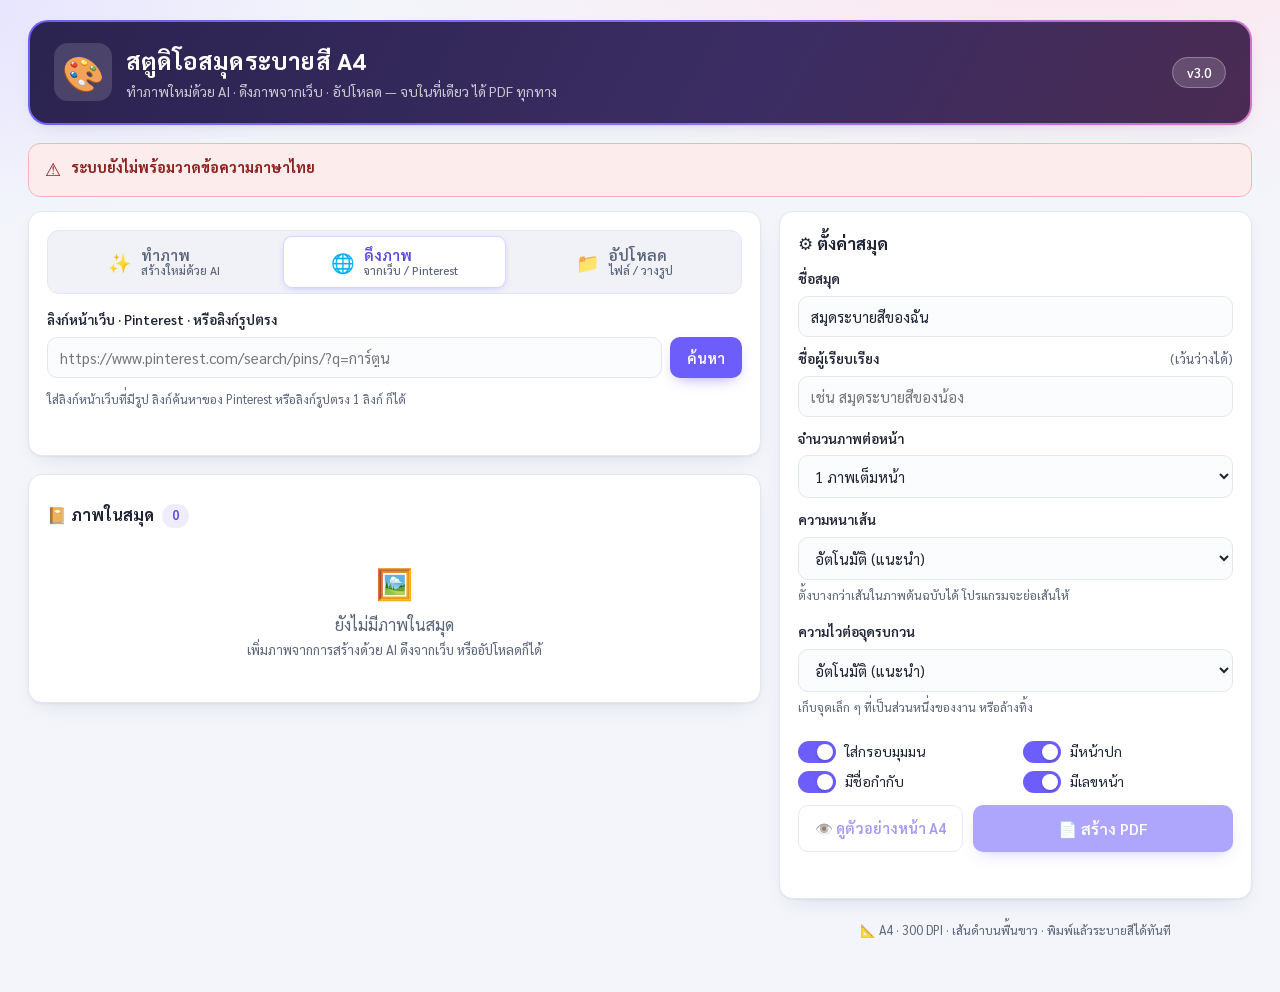
==== static/index.html @ cddeb7d0 "แก้ดึงรูป Pinterest + เปลี่ยน slider เป็น dropdown + ข้อความ error AI ชี้สาเหตุ - webgrab: หน้าค้นหา" ====
<!DOCTYPE html>
<html lang="th">
<head>
<meta charset="utf-8">
<meta name="viewport" content="width=device-width, initial-scale=1">
<title>สตูดิโอสมุดระบายสี A4</title>
<link rel="preconnect" href="https://fonts.googleapis.com">
<link rel="preconnect" href="https://fonts.gstatic.com" crossorigin>
<link href="https://fonts.googleapis.com/css2?family=Sarabun:wght@400;500;600;700&display=swap" rel="stylesheet">
<link rel="stylesheet" href="/static/style.css">
</head>
<body>
  <div class="app">
    <header class="header">
      <div class="header-inner">
        <div class="brand">
          <span class="logo">🎨</span>
          <div>
            <h1>สตูดิโอสมุดระบายสี A4</h1>
            <p class="subtitle">ทำภาพใหม่ด้วย AI · ดึงภาพจากเว็บ · อัปโหลด — จบในที่เดียว ได้ PDF ทุกทาง</p>
          </div>
        </div>
        <div class="header-badge"><span class="badge">v3.0</span></div>
      </div>
    </header>

    <div id="broken" class="alert alert-error" role="alert" hidden>
      <span class="alert-icon">⚠️</span>
      <div><strong>ระบบยังไม่พร้อมวาดข้อความภาษาไทย</strong><span id="brokenDetail"></span></div>
    </div>

    <main class="main">
      <div class="grid">
        <!-- LEFT: แหล่งภาพ 3 ช่องทาง -->
        <div class="column">
          <section class="card source-card">
            <div class="tabs" role="tablist" aria-label="แหล่งที่มาของภาพ">
              <button type="button" id="tabGen" class="tab" role="tab" aria-selected="false">
                <span class="tab-icon">✨</span><span class="tab-text">ทำภาพ<span class="tab-sub">สร้างใหม่ด้วย AI</span></span>
              </button>
              <button type="button" id="tabWeb" class="tab" role="tab" aria-selected="true">
                <span class="tab-icon">🌐</span><span class="tab-text">ดึงภาพ<span class="tab-sub">จากเว็บ / Pinterest</span></span>
              </button>
              <button type="button" id="tabUpload" class="tab" role="tab" aria-selected="false">
                <span class="tab-icon">📁</span><span class="tab-text">อัปโหลด<span class="tab-sub">ไฟล์ / วางรูป</span></span>
              </button>
            </div>

            <!-- TAB 1: สร้างภาพด้วย AI -->
            <div id="panelGen" class="tab-panel" hidden>
              <div class="gen-form">
                <label class="field"><span class="field-label">อยากได้ภาพระบายสีอะไร พิมพ์บอกได้เลย</span>
                  <textarea id="genPrompt" rows="2" maxlength="600" placeholder="เช่น แมวการ์ตูนใส่หมวกอวกาศยืนบนดวงจันทร์"></textarea>
                </label>
                <div class="field">
                  <span class="field-label">สไตล์ภาพ</span>
                  <div id="genStyles" class="chips"></div>
                </div>
                <div class="gen-row">
                  <label class="field"><span class="field-label">จำนวนภาพ</span>
                    <select id="genCount">
                      <option value="1" selected>1 ภาพ</option>
                      <option value="2">2 ภาพ</option>
                      <option value="3">3 ภาพ</option>
                      <option value="4">4 ภาพ</option>
                    </select>
                  </label>
                  <button type="button" id="genBtn" class="btn btn-primary btn-lg">✨ สร้างภาพ</button>
                </div>
                <p id="genAiNote" class="hint" hidden></p>
              </div>
              <div id="genResults" class="gen-results" hidden>
                <div class="list-header">
                  <div class="list-title"><h3>ภาพที่สร้างได้ <span id="genCountFound" class="pill">0</span></h3></div>
                  <button type="button" id="genAddBtn" disabled class="btn btn-success">➕ เพิ่มที่เลือก (0) ลงในสมุด</button>
                </div>
                <div id="genImages" class="gen-grid"></div>
              </div>
              <p id="genStatus" class="status" role="status" aria-live="polite"></p>
            </div>

            <!-- TAB 2: ดึงภาพจากเว็บ -->
            <div id="panelWeb" class="tab-panel">
              <div class="web-url-box">
                <label class="field"><span class="field-label">ลิงก์หน้าเว็บ · Pinterest · หรือลิงก์รูปตรง</span>
                  <div class="input-group"><input type="url" id="webUrl" placeholder="https://www.pinterest.com/search/pins/?q=การ์ตูน" inputmode="url" autocomplete="off" spellcheck="false"><button type="button" id="fetchBtn" class="btn btn-primary">ค้นหา</button></div>
                </label>
                <p class="hint">ใส่ลิงก์หน้าเว็บที่มีรูป ลิงก์ค้นหาของ Pinterest หรือลิงก์รูปตรง 1 ลิงก์ ก็ได้</p>
              </div>
              <div id="webResults" class="web-results" hidden>
                <div class="list-header"><div class="list-title"><h3>พบรูป <span id="webCount" class="pill">0</span></h3></div><button type="button" id="webSelectAll" class="btn btn-ghost" hidden>✓ เลือกทั้งหมด</button></div>
                <div id="webImages" class="web-grid"></div>
                <div class="actions"><button type="button" id="webAddBtn" disabled class="btn btn-success">➕ เพิ่มรูปที่เลือก (0) ลงในสมุด</button></div>
              </div>
              <p id="webStatus" class="status" role="status" aria-live="polite"></p>
            </div>

            <!-- TAB 3: อัปโหลด -->
            <div id="panelUpload" class="tab-panel" hidden>
              <div id="drop" class="dropzone" tabindex="0" role="button" aria-label="เลือกหรือลากภาพมาวางที่นี่">
                <div class="dropzone-inner">
                  <div class="dropzone-icon">📁</div>
                  <p class="dropzone-main">ลากภาพมาวางที่นี่</p>
                  <p class="dropzone-sub">หรือ <button type="button" id="pick" class="linklike">เลือกไฟล์</button></p>
                  <p class="dropzone-paste">หรือกด <kbd>Ctrl</kbd> + <kbd>V</kbd> เพื่อวางรูปที่คัดลอกไว้</p>
                  <p class="dropzone-hint">รองรับ PNG, JPG, WEBP, BMP, TIFF · ความละเอียดแนะนำ 1500 พิกเซลขึ้นไป</p>
                </div>
              </div>
              <input type="file" id="picker" accept="image/png,image/jpeg,image/webp,image/bmp,image/tiff" multiple hidden>
              <p id="uploadStatus" class="status" role="status" aria-live="polite"></p>
            </div>
          </section>

          <section class="card">
            <div class="list-header">
              <div class="list-title"><h2>📔 ภาพในสมุด</h2><span id="count" class="pill">0</span></div>
              <button type="button" id="clear" class="btn btn-ghost" hidden>🗑️ ล้างทั้งหมด</button>
            </div>
            <div id="imageGallery" class="image-gallery">
              <div id="empty" class="empty-state"><span class="empty-icon">🖼️</span><p>ยังไม่มีภาพในสมุด</p><p class="empty-hint">เพิ่มภาพจากการสร้างด้วย AI ดึงจากเว็บ หรืออัปโหลดก็ได้</p></div>
              <ul id="items" class="image-list"></ul>
            </div>
          </section>
        </div>

        <!-- RIGHT: Settings -->
        <aside class="column">
          <section class="card settings-card">
            <div class="card-header"><h2>⚙️ ตั้งค่าสมุด</h2></div>
            <div class="settings-form">
              <label class="field"><span class="field-label">ชื่อสมุด</span><input type="text" id="title" value="สมุดระบายสีของฉัน" maxlength="120" placeholder="เช่น สมุดระบายสีของน้อง"></label>
              <label class="field"><span class="field-label">ชื่อผู้เรียบเรียง <span class="muted">(เว้นว่างได้)</span></span><input type="text" id="author" maxlength="120" placeholder="เช่น สมุดระบายสีของน้อง"></label>
              <label class="field"><span class="field-label">จำนวนภาพต่อหน้า</span><select id="perPage"></select></label>
              <div class="slider-group">
                <label class="field"><span class="field-label">ความหนาเส้น</span>
                  <select id="line">
                    <option value="0" selected>อัตโนมัติ (แนะนำ)</option>
                    <option value="1">1.0 มม. — บางมาก</option>
                    <option value="1.5">1.5 มม. — บาง</option>
                    <option value="2">2.0 มม. — บางกว่ามาตรฐาน</option>
                    <option value="2.5">2.5 มม. — มาตรฐาน</option>
                    <option value="3">3.0 มม. — หนาขึ้นเล็กน้อย</option>
                    <option value="4">4.0 มม. — หนา</option>
                    <option value="5">5.0 มม. — หนามาก</option>
                    <option value="6">6.0 มม. — หนามากพิเศษ</option>
                    <option value="8">8.0 มม. — หนาที่สุด</option>
                  </select>
                  <p class="hint">ตั้งบางกว่าเส้นในภาพต้นฉบับได้ โปรแกรมจะย่อเส้นให้</p>
                </label>
                <label class="field"><span class="field-label">ความไวต่อจุดรบกวน</span>
                  <select id="speckle">
                    <option value="0" selected>อัตโนมัติ (แนะนำ)</option>
                    <option value="1">ระดับ 1 — เก็บจุดเล็กไว้มากที่สุด</option>
                    <option value="2">ระดับ 2 — เก็บจุดเล็กไว้มาก</option>
                    <option value="3">ระดับ 3 — สมดุล</option>
                    <option value="4">ระดับ 4 — ล้างจุดเล็กมาก</option>
                    <option value="5">ระดับ 5 — ล้างจุดเล็กมากที่สุด</option>
                  </select>
                  <p class="hint">เก็บจุดเล็ก ๆ ที่เป็นส่วนหนึ่งของงาน หรือล้างทิ้ง</p>
                </label>
              </div>
              <div class="toggles">
                <label class="toggle"><input type="checkbox" id="frame" checked><span class="toggle-slider"></span><span class="toggle-label">ใส่กรอบมุมมน</span></label>
                <label class="toggle"><input type="checkbox" id="cover" checked><span class="toggle-slider"></span><span class="toggle-label">มีหน้าปก</span></label>
                <label class="toggle"><input type="checkbox" id="caption" checked><span class="toggle-slider"></span><span class="toggle-label">มีชื่อกำกับ</span></label>
                <label class="toggle"><input type="checkbox" id="pagenum" checked><span class="toggle-slider"></span><span class="toggle-label">มีเลขหน้า</span></label>
              </div>
              <div id="aiBox" class="ai-box" hidden>
                <label class="toggle"><input type="checkbox" id="useAi"><span class="toggle-slider"></span><span class="toggle-label">ใช้ AI แปลงภาพถ่ายที่ดึง/อัปโหลดเป็นการ์ตูน</span></label>
                <p class="hint" id="aiHint"></p>
              </div>
              <div class="actions">
                <button type="button" id="previewBtn" disabled class="btn btn-secondary">👁️ ดูตัวอย่างหน้า A4</button>
                <button type="button" id="makeBtn" class="btn btn-primary btn-lg" disabled>📄 สร้าง PDF</button>
              </div>
              <div id="downloadReady" class="download-ready" hidden>
                <div class="download-copy">
                  <strong id="downloadTitle">PDF พร้อมดาวน์โหลด</strong>
                  <span id="downloadMeta"></span>
                </div>
                <div class="download-actions">
                  <a id="downloadLink" class="btn btn-success" href="#" download>ดาวน์โหลด PDF</a>
                  <button type="button" id="openPdfBtn" class="btn btn-secondary">เปิดดู</button>
                </div>
              </div>
              <p id="status" class="status" role="status" aria-live="polite"></p>
            </div>
            <div id="previewWrap" class="preview-wrap" hidden><h3>ตัวอย่างหน้า A4</h3><img id="previewImg" alt="ตัวอย่างหน้า A4"></div>
          </section>
          <footer class="footer"><p>📐 A4 · 300 DPI · เส้นดำบนพื้นขาว · พิมพ์แล้วระบายสีได้ทันที</p></footer>
        </aside>
      </div>
    </main>
  </div>
<script src="/static/app.js"></script>
</body>
</html>
---- static/style.css ----
/* สตูดิโอสมุดระบายสี A4 — ธีม v3 */
:root {
  --bg: #f3f5fb;
  --card: #ffffff;
  --ink: #1e2434;
  --ink-soft: #5a6478;
  --line: #e3e7f0;
  --brand: #6d5efc;
  --brand-dark: #5847e8;
  --brand-soft: #efecff;
  --accent: #ff7d9c;
  --ok: #10b981;
  --ok-soft: #d1fae5;
  --warn: #b45309;
  --err: #dc2626;
  --radius: 14px;
  --shadow: 0 1px 2px rgba(30, 36, 52, 0.05), 0 8px 24px -12px rgba(30, 36, 52, 0.18);
  font-size: 16px;
}

* { box-sizing: border-box; }
html, body { margin: 0; padding: 0; }
body {
  font-family: "Sarabun", "Segoe UI", system-ui, sans-serif;
  background:
    radial-gradient(1200px 500px at 85% -10%, #ffe3ec 0%, transparent 60%),
    radial-gradient(900px 420px at -10% 0%, #e4e0ff 0%, transparent 55%),
    var(--bg);
  color: var(--ink);
  line-height: 1.55;
  min-height: 100vh;
}
.app { max-width: 1280px; margin: 0 auto; padding: 20px clamp(12px, 3vw, 28px) 48px; }

/* ---------- ส่วนหัว ---------- */
.header {
  background: linear-gradient(120deg, var(--brand) 0%, #8d6bff 55%, var(--accent) 130%);
  border-radius: 20px;
  padding: 2px;
  margin-bottom: 18px;
  box-shadow: var(--shadow);
}
.header-inner {
  background: linear-gradient(120deg, #2b2350 0%, #3b2d63 60%, #4a2b52 100%);
  border-radius: 18px;
  padding: 20px 24px;
  display: flex;
  align-items: center;
  justify-content: space-between;
  gap: 16px;
  flex-wrap: wrap;
}
.brand { display: flex; align-items: center; gap: 14px; color: #fff; }
.logo {
  font-size: 34px;
  background: rgba(255, 255, 255, 0.14);
  border-radius: 14px;
  width: 58px; height: 58px;
  display: grid; place-items: center;
}
.brand h1 { margin: 0; font-size: 24px; letter-spacing: 0.2px; }
.subtitle { margin: 2px 0 0; font-size: 14px; color: rgba(255, 255, 255, 0.75); }
.header-badge .badge {
  background: rgba(255, 255, 255, 0.16);
  border: 1px solid rgba(255, 255, 255, 0.28);
  color: #fff;
  border-radius: 999px;
  padding: 6px 14px;
  font-weight: 600;
  font-size: 13px;
}

/* ---------- การแจ้งเตือน ---------- */
.alert {
  display: flex; gap: 10px; align-items: flex-start;
  border-radius: 12px;
  padding: 12px 16px;
  margin-bottom: 14px;
  font-size: 14.5px;
}
.alert-icon { font-size: 18px; line-height: 1.4; }
.alert-error { background: #fdecec; border: 1px solid #f5b5b5; color: #8f1f1f; }
.alert-info { background: #e8f0fe; border: 1px solid #c3d7f8; color: #274b8f; }
.alert div { display: flex; flex-wrap: wrap; gap: 6px; align-items: baseline; }
.alert div span:not(.alert-icon) { flex-basis: 100%; }

/* ---------- โครงหลัก ---------- */
.main .grid {
  display: grid;
  grid-template-columns: minmax(0, 1.55fr) minmax(320px, 1fr);
  gap: 18px;
  align-items: start;
}
.column { display: flex; flex-direction: column; gap: 18px; min-width: 0; }
@media (max-width: 980px) {
  .main .grid { grid-template-columns: 1fr; }
}

/* ---------- การ์ด ---------- */
.card {
  background: var(--card);
  border: 1px solid var(--line);
  border-radius: var(--radius);
  box-shadow: var(--shadow);
  padding: 18px;
}
.card-header {
  display: flex; align-items: baseline; justify-content: space-between;
  gap: 10px; margin-bottom: 12px;
}
.card-header h2 { margin: 0; font-size: 17px; }
.card-hint { color: var(--ink-soft); font-size: 13px; }

/* ---------- แท็บแหล่งภาพ ---------- */
.tabs {
  display: grid;
  grid-template-columns: repeat(3, 1fr);
  gap: 8px;
  background: #f0f2f8;
  border: 1px solid var(--line);
  border-radius: 12px;
  padding: 5px;
  margin-bottom: 16px;
}
.tab {
  appearance: none;
  border: 1px solid transparent;
  background: transparent;
  border-radius: 9px;
  padding: 9px 8px;
  display: flex; align-items: center; justify-content: center; gap: 9px;
  font-family: inherit;
  font-size: 15px;
  font-weight: 600;
  color: var(--ink-soft);
  cursor: pointer;
  transition: all 0.15s ease;
}
.tab:hover { color: var(--ink); background: rgba(255, 255, 255, 0.7); }
.tab.active {
  background: #fff;
  color: var(--brand-dark);
  border-color: #d9d4ff;
  box-shadow: 0 2px 8px -4px rgba(109, 94, 252, 0.5);
}
.tab-icon { font-size: 19px; }
.tab-text { display: flex; flex-direction: column; align-items: flex-start; line-height: 1.2; }
.tab-sub { font-size: 11.5px; font-weight: 500; color: var(--ink-soft); }
@media (max-width: 560px) {
  .tabs { grid-template-columns: 1fr; }
  .tab { justify-content: flex-start; }
}

/* ---------- ฟอร์มทั่วไป ---------- */
.field { display: block; margin-bottom: 12px; }
.field-label {
  display: flex; justify-content: space-between; align-items: baseline;
  font-size: 13.5px; font-weight: 600; color: var(--ink);
  margin-bottom: 6px;
}
.muted { color: var(--ink-soft); font-weight: 400; }
input[type="text"], input[type="url"], textarea, select {
  width: 100%;
  font-family: inherit;
  font-size: 15px;
  color: var(--ink);
  background: #fbfcfe;
  border: 1px solid var(--line);
  border-radius: 10px;
  padding: 10px 12px;
  outline: none;
  transition: border-color 0.15s, box-shadow 0.15s;
}
textarea { resize: vertical; min-height: 64px; }
input:focus, textarea:focus, select:focus {
  border-color: var(--brand);
  box-shadow: 0 0 0 3px rgba(109, 94, 252, 0.14);
  background: #fff;
}
.input-group { display: flex; gap: 8px; }
.input-group input { flex: 1; }
.hint { color: var(--ink-soft); font-size: 12.5px; margin: 6px 0 0; }

/* ---------- ชิปสไตล์ ---------- */
.chips { display: flex; flex-wrap: wrap; gap: 8px; }
.chip {
  appearance: none;
  font-family: inherit;
  font-size: 13.5px;
  font-weight: 500;
  color: var(--ink-soft);
  background: #f4f5fa;
  border: 1px solid var(--line);
  border-radius: 999px;
  padding: 7px 14px;
  cursor: pointer;
  transition: all 0.12s ease;
}
.chip:hover { border-color: #c9c3ff; color: var(--brand-dark); }
.chip.on {
  background: var(--brand-soft);
  border-color: var(--brand);
  color: var(--brand-dark);
  font-weight: 600;
}

/* ---------- แถวปุ่มในแท็บสร้างภาพ ---------- */
.gen-row {
  display: flex; align-items: flex-end; gap: 12px; flex-wrap: wrap;
}
.gen-row .field { margin-bottom: 0; flex: 0 0 150px; }
.gen-row .btn { flex: 1; min-width: 160px; }
.gen-form { margin-bottom: 14px; }

/* ---------- กริดผลลัพธ์ (AI + เว็บ) ---------- */
.gen-results, .web-results { margin-top: 14px; }
.gen-grid, .web-grid {
  display: grid;
  grid-template-columns: repeat(auto-fill, minmax(150px, 1fr));
  gap: 10px;
  margin: 10px 0;
}
.gen-image, .web-image {
  position: relative;
  border: 2px solid var(--line);
  border-radius: 10px;
  overflow: hidden;
  cursor: pointer;
  background: #f7f8fc;
  transition: border-color 0.12s, transform 0.12s;
}
.gen-image:hover, .web-image:hover { transform: translateY(-2px); }
.gen-image img, .web-image img {
  display: block; width: 100%; height: 130px; object-fit: contain;
  background: #fff;
}
.gen-image.on, .web-image.on { border-color: var(--brand); }
.tick {
  position: absolute; top: 6px; right: 6px;
  width: 22px; height: 22px;
  border-radius: 50%;
  display: grid; place-items: center;
  font-size: 13px; font-weight: 700;
  color: #fff;
  background: rgba(148, 148, 160, 0.55);
  opacity: 0; transition: opacity 0.12s;
}
.gen-image.on .tick, .web-image.on .tick {
  opacity: 1;
  background: var(--brand);
}
.wname {
  display: block;
  font-size: 12px;
  color: var(--ink-soft);
  padding: 6px 8px;
  white-space: nowrap; overflow: hidden; text-overflow: ellipsis;
}
.noimg {
  height: 130px;
  display: grid; place-items: center;
  font-size: 12.5px; color: var(--ink-soft);
  background: repeating-linear-gradient(45deg, #f2f3f8 0 10px, #eef0f6 10px 20px);
}

/* ---------- โซนอัปโหลด ---------- */
.dropzone {
  border: 2px dashed #c9cde0;
  border-radius: 12px;
  background: #f9fafd;
  padding: 26px 16px;
  text-align: center;
  cursor: pointer;
  transition: border-color 0.15s, background 0.15s;
  outline: none;
}
.dropzone:hover, .dropzone:focus, .dropzone.dragging {
  border-color: var(--brand);
  background: var(--brand-soft);
}
.dropzone-icon { font-size: 32px; margin-bottom: 4px; }
.dropzone-main { margin: 0; font-size: 16px; font-weight: 600; }
.dropzone-sub { margin: 4px 0 0; color: var(--ink-soft); font-size: 14px; }
.dropzone-paste { margin: 8px 0 0; color: var(--ink-soft); font-size: 13px; }
.dropzone-hint { margin: 10px 0 0; color: var(--ink-soft); font-size: 12px; }
kbd {
  background: #fff; border: 1px solid #cfd4e2; border-bottom-width: 2px;
  border-radius: 5px; padding: 1px 5px; font-size: 11.5px; font-family: inherit;
}
.linklike {
  appearance: none; background: none; border: none; padding: 0;
  color: var(--brand-dark); font-weight: 600; cursor: pointer;
  font-size: inherit; text-decoration: underline;
}

/* ---------- รายการภาพในสมุด ---------- */
.list-header {
  display: flex; align-items: center; justify-content: space-between;
  gap: 10px; margin: 10px 0;
}
.list-title { display: flex; align-items: center; gap: 8px; }
.list-title h2, .list-title h3 { margin: 0; font-size: 16px; }
.pill {
  background: var(--brand-soft); color: var(--brand-dark);
  border-radius: 999px; font-size: 12.5px; font-weight: 700;
  padding: 2px 10px;
}
.image-gallery { min-height: 60px; }
.empty-state { text-align: center; color: var(--ink-soft); padding: 22px 10px; }
.empty-icon { font-size: 30px; display: block; margin-bottom: 6px; }
.empty-state p { margin: 2px 0; }
.empty-hint { font-size: 13px; }
.image-list { list-style: none; margin: 0; padding: 0; display: flex; flex-direction: column; gap: 8px; }
.item {
  display: flex; align-items: center; gap: 12px;
  border: 1px solid var(--line);
  border-radius: 10px;
  padding: 8px 10px;
  cursor: pointer;
  background: #fff;
  transition: border-color 0.12s, box-shadow 0.12s;
}
.item:hover { border-color: #c9cde0; }
.item.selected {
  border-color: var(--brand);
  box-shadow: 0 0 0 3px rgba(109, 94, 252, 0.12);
}
.thumb {
  width: 52px; height: 52px; object-fit: contain;
  border-radius: 8px; border: 1px solid var(--line); background: #fff;
  flex-shrink: 0;
}
.item-body { flex: 1; min-width: 0; display: flex; flex-direction: column; gap: 4px; }
.item-name {
  font-size: 13px; color: var(--ink-soft);
  white-space: nowrap; overflow: hidden; text-overflow: ellipsis;
}
.item-body input {
  font-size: 14px; padding: 6px 10px; border-radius: 8px;
}
.tag {
  align-self: flex-start;
  font-size: 11.5px; font-weight: 600;
  background: var(--ok-soft); color: #065f46;
  border-radius: 999px; padding: 1px 9px;
}
.tag.warn { background: #fef3c7; color: var(--warn); }

/* ---------- ปุ่ม ---------- */
.btn {
  appearance: none;
  font-family: inherit;
  font-size: 14.5px;
  font-weight: 600;
  border-radius: 10px;
  border: 1px solid transparent;
  padding: 10px 16px;
  cursor: pointer;
  transition: all 0.14s ease;
  white-space: nowrap;
}
.btn:disabled { opacity: 0.55; cursor: not-allowed; }
.btn-lg { padding: 12px 20px; font-size: 15.5px; }
.btn-primary { background: var(--brand); color: #fff; box-shadow: 0 6px 16px -8px rgba(109, 94, 252, 0.8); }
.btn-primary:hover:not(:disabled) { background: var(--brand-dark); }
.btn-secondary { background: #fff; color: var(--brand-dark); border-color: #d9d4ff; }
.btn-secondary:hover:not(:disabled) { background: var(--brand-soft); }
.btn-success { background: var(--ok); color: #fff; box-shadow: 0 6px 16px -8px rgba(16, 185, 129, 0.8); }
.btn-success:hover:not(:disabled) { background: #0d9e6e; }
.btn-ghost { background: transparent; color: var(--ink-soft); border-color: var(--line); }
.btn-ghost:hover:not(:disabled) { color: var(--err); border-color: #f3b6b6; background: #fef7f7; }

/* ---------- สวิตช์ ---------- */
.toggles { display: grid; grid-template-columns: 1fr 1fr; gap: 8px 14px; margin: 12px 0; }
.toggle { display: flex; align-items: center; gap: 9px; cursor: pointer; user-select: none; }
.toggle input { position: absolute; opacity: 0; pointer-events: none; }
.toggle-slider {
  width: 38px; height: 22px; flex-shrink: 0;
  background: #d4d8e4; border-radius: 999px;
  position: relative; transition: background 0.15s;
}
.toggle-slider::after {
  content: "";
  position: absolute; top: 3px; left: 3px;
  width: 16px; height: 16px; background: #fff;
  border-radius: 50%;
  transition: left 0.15s;
  box-shadow: 0 1px 3px rgba(0, 0, 0, 0.25);
}
.toggle input:checked + .toggle-slider { background: var(--brand); }
.toggle input:checked + .toggle-slider::after { left: 19px; }
.toggle-label { font-size: 14px; }
.ai-box {
  border: 1px dashed #d9d4ff;
  background: #faf9ff;
  border-radius: 10px;
  padding: 10px 12px;
  margin: 8px 0;
}

/* ---------- กลุ่มตัวเลือกคุณภาพเส้น ---------- */
.slider-group { display: flex; flex-direction: column; gap: 4px; margin: 10px 0; }

/* ---------- สถานะและการกระทำ ---------- */
.status { min-height: 20px; font-size: 13.5px; color: var(--ink-soft); margin: 8px 0 0; }
.status.error { color: var(--err); font-weight: 600; }
.status.warn { color: var(--warn); }
.actions { display: flex; gap: 10px; flex-wrap: wrap; margin-top: 12px; }
.actions .btn-lg { flex: 1; }
.download-ready {
  display: flex;
  align-items: center;
  justify-content: space-between;
  gap: 12px;
  margin-top: 12px;
  padding: 12px;
  border: 1px solid #a7f3d0;
  border-radius: 10px;
  background: #ecfdf5;
}
.download-ready[hidden] { display: none; }
.download-copy {
  display: flex;
  flex-direction: column;
  gap: 2px;
  min-width: 0;
}
.download-copy strong {
  overflow: hidden;
  text-overflow: ellipsis;
  white-space: nowrap;
  font-size: 14px;
}
.download-copy span { color: var(--ink-soft); font-size: 12.5px; }
.download-actions { display: flex; gap: 8px; flex-wrap: wrap; justify-content: flex-end; }
.download-actions .btn { text-decoration: none; }

/* ---------- ตัวอย่างหน้า A4 ---------- */
.preview-wrap { margin-top: 14px; border-top: 1px solid var(--line); padding-top: 12px; }
.preview-wrap h3 { margin: 0 0 8px; font-size: 15px; }
.preview-wrap img {
  width: 100%;
  border: 1px solid var(--line);
  border-radius: 8px;
  background: #fff;
}

/* ---------- ท้ายหน้า ---------- */
.footer { color: var(--ink-soft); font-size: 12.5px; text-align: center; }
.footer p { margin: 4px 0; }

@media (max-width: 560px) {
  .brand h1 { font-size: 19px; }
  .toggles { grid-template-columns: 1fr; }
  .header-inner { padding: 14px 16px; }
  .download-ready { align-items: stretch; flex-direction: column; }
  .download-actions .btn { flex: 1; text-align: center; }
}
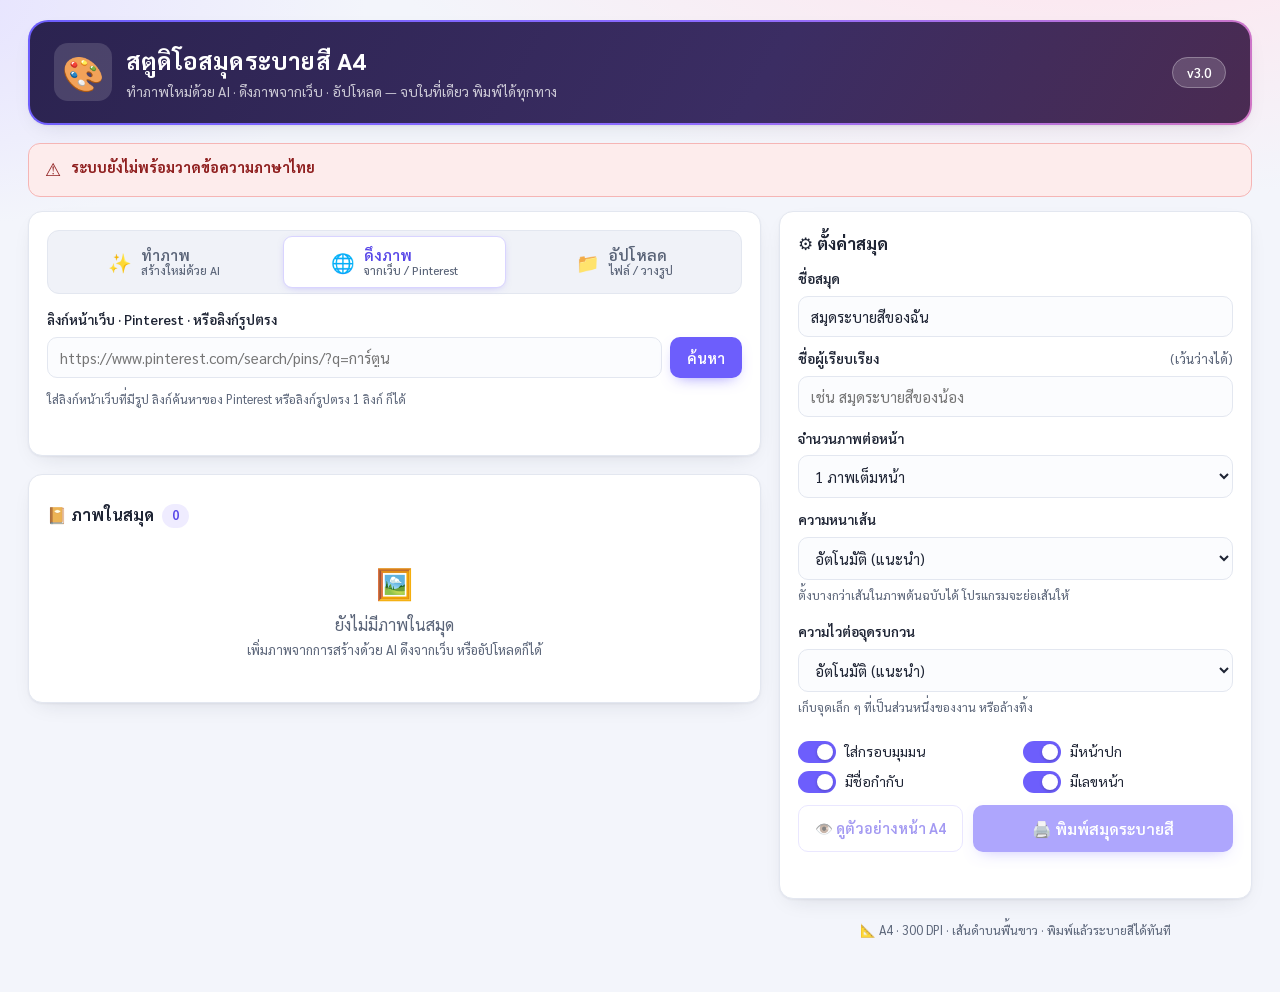
==== commit 5bc0e880: "claude Fix print" ====
--- a/static/index.html
+++ b/static/index.html
@@ -17,7 +17,7 @@
           <span class="logo">🎨</span>
           <div>
             <h1>สตูดิโอสมุดระบายสี A4</h1>
-            <p class="subtitle">ทำภาพใหม่ด้วย AI · ดึงภาพจากเว็บ · อัปโหลด — จบในที่เดียว ได้ PDF ทุกทาง</p>
+            <p class="subtitle">ทำภาพใหม่ด้วย AI · ดึงภาพจากเว็บ · อัปโหลด — จบในที่เดียว พิมพ์ได้ทุกทาง</p>
           </div>
         </div>
         <div class="header-badge"><span class="badge">v3.0</span></div>
@@ -171,16 +171,16 @@
               </div>
               <div class="actions">
                 <button type="button" id="previewBtn" disabled class="btn btn-secondary">👁️ ดูตัวอย่างหน้า A4</button>
-                <button type="button" id="makeBtn" class="btn btn-primary btn-lg" disabled>📄 สร้าง PDF</button>
+                <button type="button" id="makeBtn" class="btn btn-primary btn-lg" disabled>🖨️ พิมพ์สมุดระบายสี</button>
               </div>
               <div id="downloadReady" class="download-ready" hidden>
                 <div class="download-copy">
-                  <strong id="downloadTitle">PDF พร้อมดาวน์โหลด</strong>
+                  <strong id="downloadTitle">พร้อมพิมพ์แล้ว</strong>
                   <span id="downloadMeta"></span>
                 </div>
                 <div class="download-actions">
-                  <a id="downloadLink" class="btn btn-success" href="#" download>ดาวน์โหลด PDF</a>
-                  <button type="button" id="openPdfBtn" class="btn btn-secondary">เปิดดู</button>
+                  <button type="button" id="printBtn" class="btn btn-success">🖨️ พิมพ์อีกครั้ง</button>
+                  <button type="button" id="openPdfBtn" class="btn btn-secondary">เปิดดูก่อนพิมพ์</button>
                 </div>
               </div>
               <p id="status" class="status" role="status" aria-live="polite"></p>
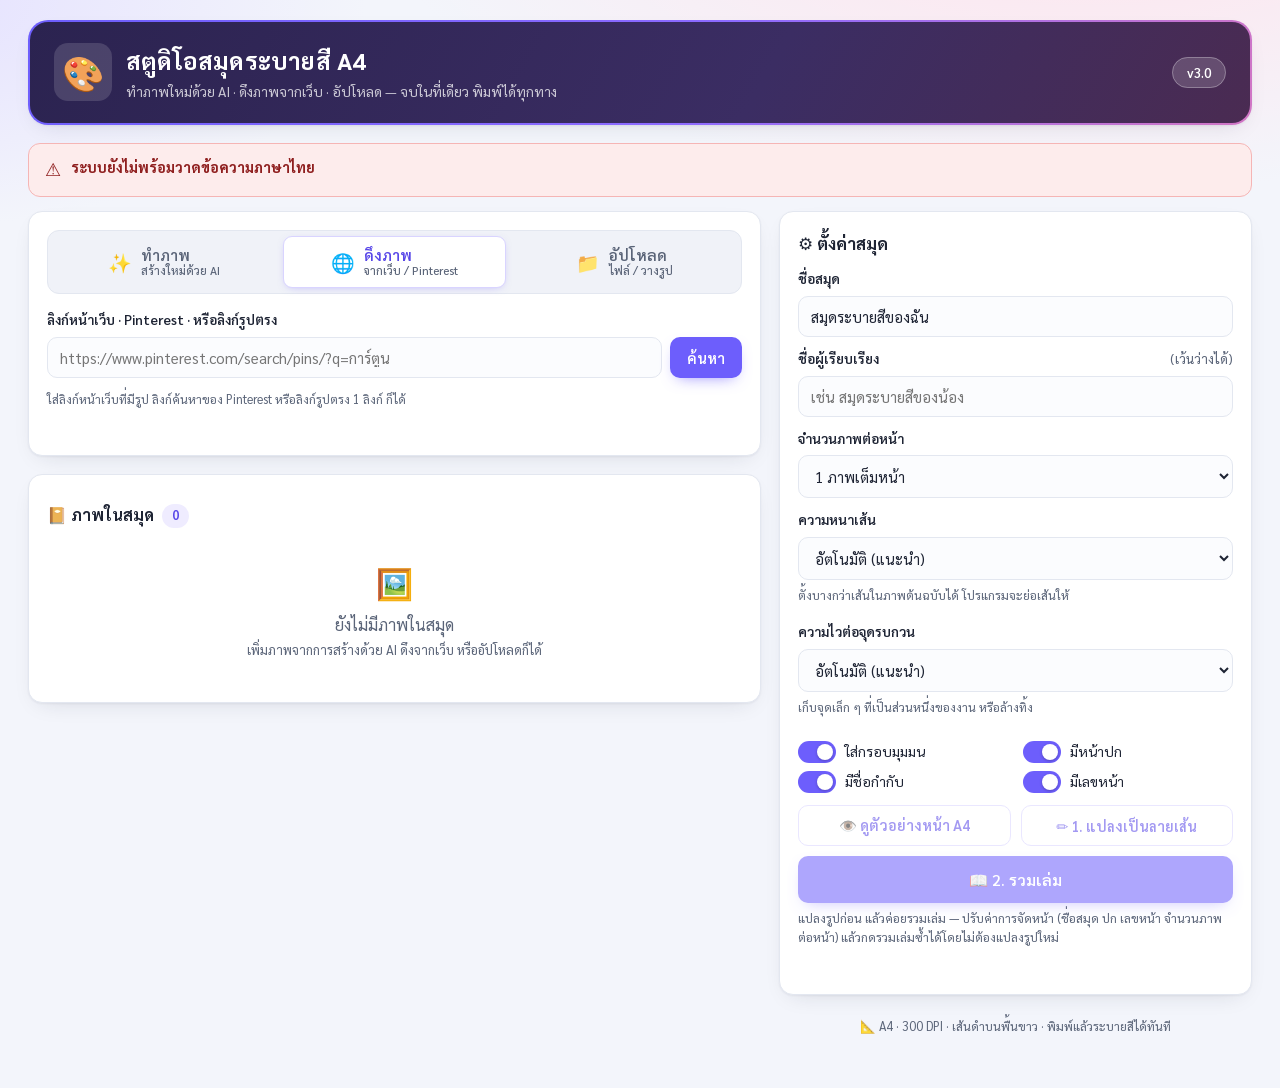
==== commit 7ed7c33e: "GOOGO" ====
--- a/static/index.html
+++ b/static/index.html
@@ -121,6 +121,15 @@
               <ul id="items" class="image-list"></ul>
             </div>
           </section>
+
+          <section id="pagesCard" class="card" hidden>
+            <div class="list-header">
+              <div class="list-title"><h2>📖 สมุดทั้งเล่ม</h2><span id="pagesCount" class="pill">0</span></div>
+              <button type="button" id="printBtn" class="btn btn-success">🖨️ พิมพ์ทุกหน้า</button>
+            </div>
+            <p class="hint">ตรวจดูทุกหน้าก่อนพิมพ์ — ตอนพิมพ์ให้เลือกกระดาษ A4 และสเกล 100%</p>
+            <div id="pagesGrid" class="pages-grid"></div>
+          </section>
         </div>
 
         <!-- RIGHT: Settings -->
@@ -169,20 +178,12 @@
                 <label class="toggle"><input type="checkbox" id="useAi"><span class="toggle-slider"></span><span class="toggle-label">ใช้ AI แปลงภาพถ่ายที่ดึง/อัปโหลดเป็นการ์ตูน</span></label>
                 <p class="hint" id="aiHint"></p>
               </div>
-              <div class="actions">
+              <div class="actions actions-steps">
                 <button type="button" id="previewBtn" disabled class="btn btn-secondary">👁️ ดูตัวอย่างหน้า A4</button>
-                <button type="button" id="makeBtn" class="btn btn-primary btn-lg" disabled>🖨️ พิมพ์สมุดระบายสี</button>
+                <button type="button" id="convertBtn" disabled class="btn btn-secondary">✏️ 1. แปลงเป็นลายเส้น</button>
+                <button type="button" id="bookBtn" disabled class="btn btn-primary btn-lg">📖 2. รวมเล่ม</button>
               </div>
-              <div id="downloadReady" class="download-ready" hidden>
-                <div class="download-copy">
-                  <strong id="downloadTitle">พร้อมพิมพ์แล้ว</strong>
-                  <span id="downloadMeta"></span>
-                </div>
-                <div class="download-actions">
-                  <button type="button" id="printBtn" class="btn btn-success">🖨️ พิมพ์อีกครั้ง</button>
-                  <button type="button" id="openPdfBtn" class="btn btn-secondary">เปิดดูก่อนพิมพ์</button>
-                </div>
-              </div>
+              <p class="hint">แปลงรูปก่อน แล้วค่อยรวมเล่ม — ปรับค่าการจัดหน้า (ชื่อสมุด ปก เลขหน้า จำนวนภาพต่อหน้า) แล้วกดรวมเล่มซ้ำได้โดยไม่ต้องแปลงรูปใหม่</p>
               <p id="status" class="status" role="status" aria-live="polite"></p>
             </div>
             <div id="previewWrap" class="preview-wrap" hidden><h3>ตัวอย่างหน้า A4</h3><img id="previewImg" alt="ตัวอย่างหน้า A4"></div>
--- a/static/style.css
+++ b/static/style.css
@@ -456,3 +456,26 @@
   .download-ready { align-items: stretch; flex-direction: column; }
   .download-actions .btn { flex: 1; text-align: center; }
 }
+
+/* ขั้นรวมเล่ม: ปุ่มสามขั้นและพรีวิวทุกหน้า */
+.actions-steps .btn { flex: 1 1 140px; }
+.actions-steps .btn-lg { flex: 2 1 180px; }
+.pages-grid {
+  display: grid;
+  grid-template-columns: repeat(auto-fill, minmax(150px, 1fr));
+  gap: 14px;
+  margin-top: 12px;
+}
+.page-thumb { margin: 0; text-align: center; }
+.page-thumb img {
+  display: block;
+  width: 100%;
+  aspect-ratio: 210 / 297;
+  object-fit: contain;
+  background: #fff;
+  border: 1px solid #d9d9e3;
+  border-radius: 6px;
+  box-shadow: 0 2px 8px rgba(0, 0, 0, 0.08);
+  cursor: zoom-in;
+}
+.page-thumb figcaption { margin-top: 4px; font-size: 12.5px; color: var(--ink-soft); }
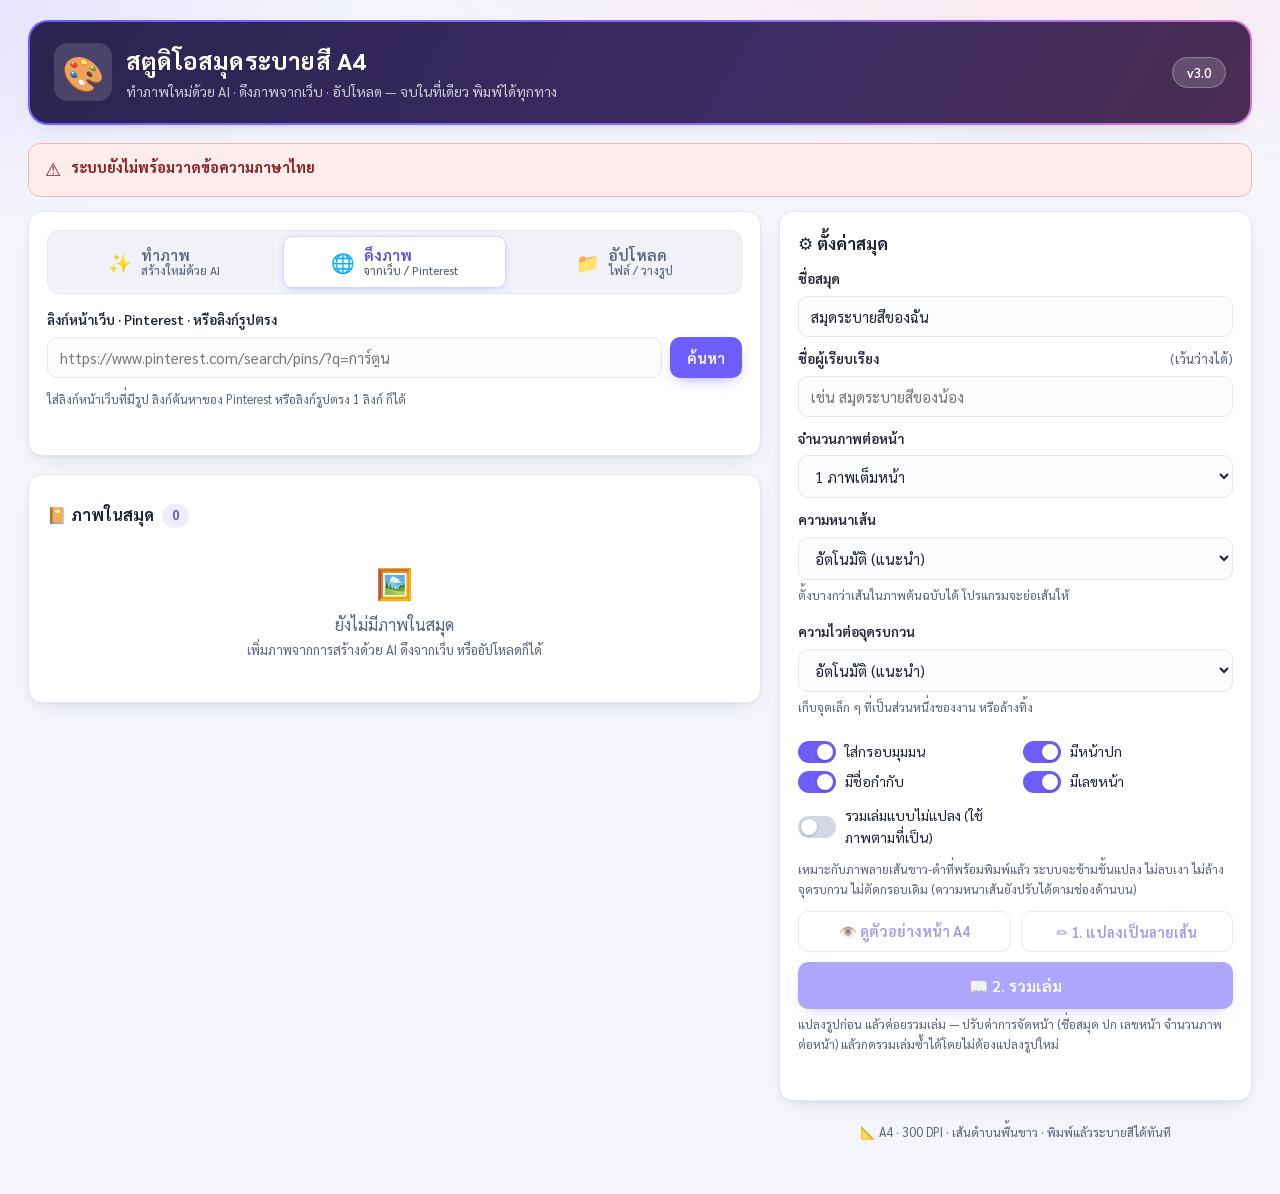
==== commit 0471c4a1: "OK" ====
--- a/static/index.html
+++ b/static/index.html
@@ -174,6 +174,10 @@
                 <label class="toggle"><input type="checkbox" id="caption" checked><span class="toggle-slider"></span><span class="toggle-label">มีชื่อกำกับ</span></label>
                 <label class="toggle"><input type="checkbox" id="pagenum" checked><span class="toggle-slider"></span><span class="toggle-label">มีเลขหน้า</span></label>
               </div>
+              <div class="toggles">
+                <label class="toggle"><input type="checkbox" id="skipConvert"><span class="toggle-slider"></span><span class="toggle-label">รวมเล่มแบบไม่แปลง (ใช้ภาพตามที่เป็น)</span></label>
+              </div>
+              <p class="hint">เหมาะกับภาพลายเส้นขาว-ดำที่พร้อมพิมพ์แล้ว ระบบจะข้ามขั้นแปลง ไม่ลบเงา ไม่ล้างจุดรบกวน ไม่ตัดกรอบเดิม (ความหนาเส้นยังปรับได้ตามช่องด้านบน)</p>
               <div id="aiBox" class="ai-box" hidden>
                 <label class="toggle"><input type="checkbox" id="useAi"><span class="toggle-slider"></span><span class="toggle-label">ใช้ AI แปลงภาพถ่ายที่ดึง/อัปโหลดเป็นการ์ตูน</span></label>
                 <p class="hint" id="aiHint"></p>
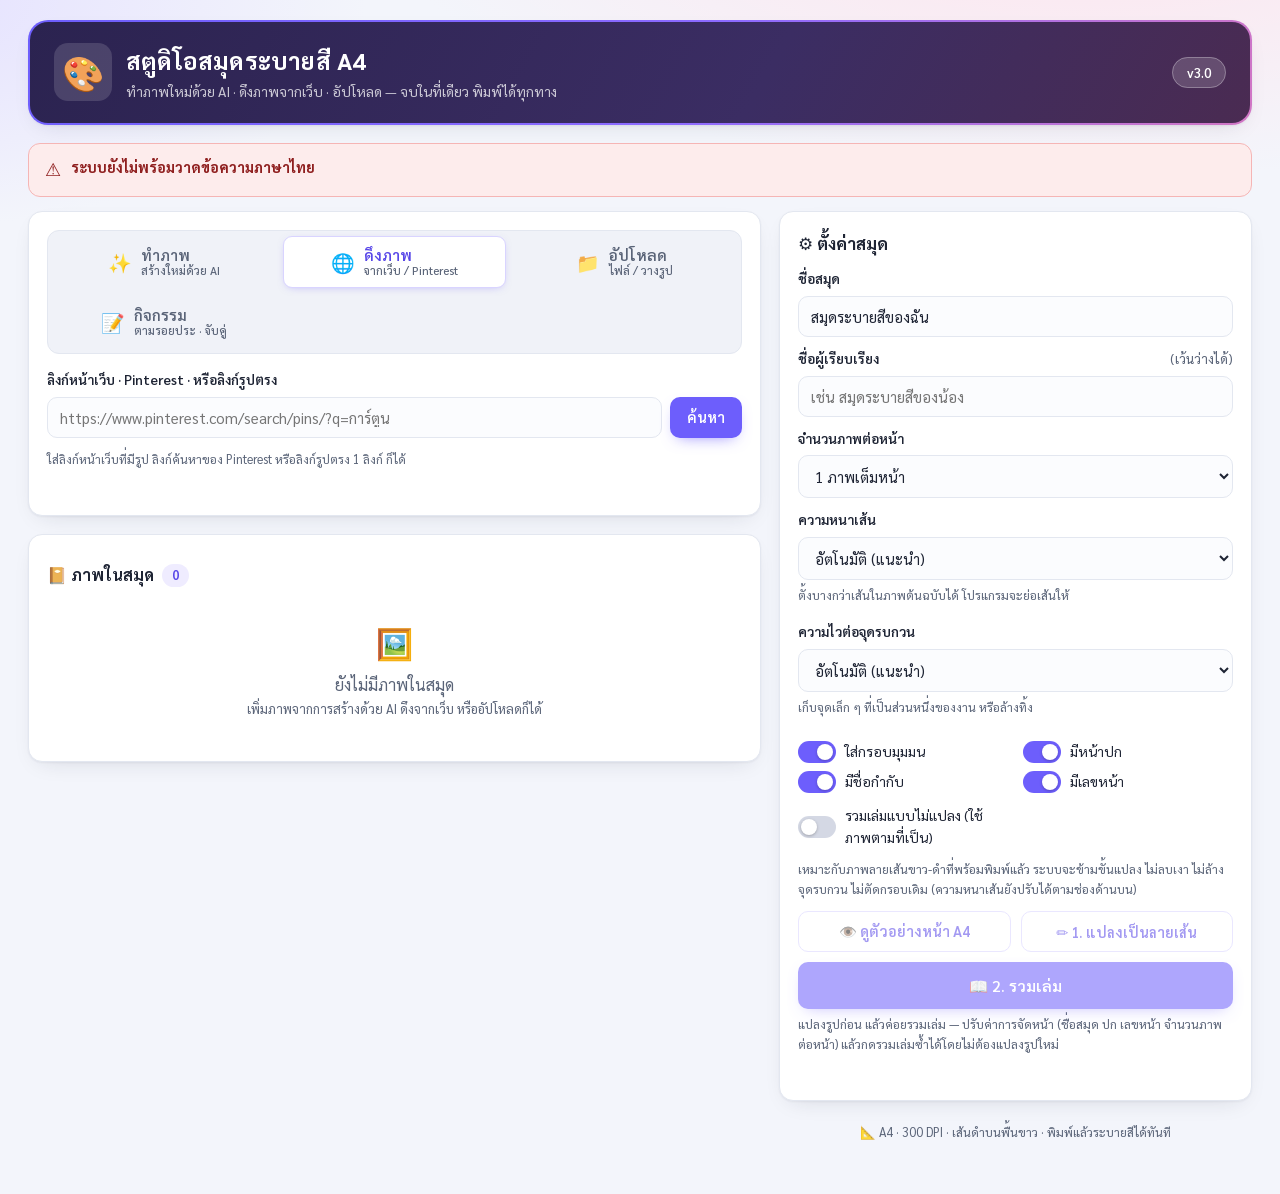
==== commit 431382e1: "AAAAAAAAAAAAA" ====
--- a/static/index.html
+++ b/static/index.html
@@ -44,6 +44,9 @@
               <button type="button" id="tabUpload" class="tab" role="tab" aria-selected="false">
                 <span class="tab-icon">📁</span><span class="tab-text">อัปโหลด<span class="tab-sub">ไฟล์ / วางรูป</span></span>
               </button>
+              <button type="button" id="tabActivity" class="tab" role="tab" aria-selected="false">
+                <span class="tab-icon">📝</span><span class="tab-text">กิจกรรม<span class="tab-sub">ตามรอยประ · จับคู่</span></span>
+              </button>
             </div>
 
             <!-- TAB 1: สร้างภาพด้วย AI -->
@@ -108,6 +111,85 @@
               </div>
               <input type="file" id="picker" accept="image/png,image/jpeg,image/webp,image/bmp,image/tiff" multiple hidden>
               <p id="uploadStatus" class="status" role="status" aria-live="polite"></p>
+            </div>
+
+            <!-- TAB 4: หนังสือกิจกรรม -->
+            <div id="panelActivity" class="tab-panel" hidden>
+              <div class="act-form">
+                <label class="field"><span class="field-label">ชื่อหนังสือกิจกรรม</span>
+                  <input type="text" id="actTitle" maxlength="80" value="สมุดกิจกรรม">
+                </label>
+                <div class="toggles">
+                  <label class="toggle"><input type="checkbox" id="actNameLine" checked><span class="toggle-slider"></span><span class="toggle-label">มีบรรทัด ชื่อ / วันที่</span></label>
+                  <label class="toggle"><input type="checkbox" id="actFrame" checked><span class="toggle-slider"></span><span class="toggle-label">ใส่กรอบมุมมน</span></label>
+                  <label class="toggle"><input type="checkbox" id="actPageNo" checked><span class="toggle-slider"></span><span class="toggle-label">มีเลขหน้า</span></label>
+                </div>
+
+                <fieldset class="act-section">
+                  <legend>1. ฝึกลากเส้น <span class="tab-sub">ก่อนหัดเขียน</span></legend>
+                  <div id="actPatterns" class="act-checks"></div>
+                  <button type="button" id="actPatternsAll" class="btn btn-ghost">✓ เลือกทั้งหมด</button>
+                </fieldset>
+
+                <fieldset class="act-section">
+                  <legend>2. เขียนตามรอยประ</legend>
+                  <label class="field"><span class="field-label">พิมพ์ตัวอักษร คำ หรือตัวเลข (หนึ่งรายการต่อหนึ่งบรรทัด)</span>
+                    <textarea id="actTraceText" rows="4" maxlength="2400" placeholder="ก&#10;ข&#10;แมว&#10;สวัสดี&#10;123"></textarea>
+                  </label>
+                  <div class="act-quick">
+                    <button type="button" class="btn btn-ghost" data-trace="กขฃคฅฆงจฉชซฌญฎฏฐฑฒณดตถทธนบปผฝพฟภมยรลวศษสหฬอฮ">พยัญชนะ ก–ฮ</button>
+                    <button type="button" class="btn btn-ghost" data-trace="0123456789">เลข 0–9</button>
+                    <button type="button" class="btn btn-ghost" data-trace="ABCDEFGHIJKLMNOPQRSTUVWXYZ">A–Z</button>
+                    <button type="button" class="btn btn-ghost" data-trace="abcdefghijklmnopqrstuvwxyz">a–z</button>
+                    <button type="button" id="actTraceClear" class="btn btn-ghost">🗑️ ล้าง</button>
+                  </div>
+                  <div class="act-row">
+                    <label class="field"><span class="field-label">ขนาดตัวอักษร</span>
+                      <select id="actTraceSize"><option value="14">เล็ก</option><option value="20" selected>กลาง</option><option value="28">ใหญ่</option></select>
+                    </label>
+                    <label class="field"><span class="field-label">แถวว่างให้เขียนเอง</span>
+                      <select id="actBlankRows"><option value="0">ไม่มี</option><option value="1" selected>1 แถว</option><option value="2">2 แถว</option></select>
+                    </label>
+                  </div>
+                  <div class="toggles">
+                    <label class="toggle"><input type="checkbox" id="actGuides" checked><span class="toggle-slider"></span><span class="toggle-label">มีเส้นบรรทัด</span></label>
+                  </div>
+                  <p class="hint">ตัวอักษรเดี่ยวจะซ้ำเต็มแถว คำยาวจะแสดงชุดเดียวต่อแถว</p>
+                </fieldset>
+
+                <fieldset class="act-section">
+                  <legend>3. จับคู่</legend>
+                  <div class="toggles">
+                    <label class="toggle"><input type="checkbox" id="actMatchOn"><span class="toggle-slider"></span><span class="toggle-label">สร้างหน้าจับคู่</span></label>
+                  </div>
+                  <div id="actMatchBody" hidden>
+                    <div class="act-row">
+                      <label class="field"><span class="field-label">รูปแบบจับคู่</span>
+                        <select id="actMatchMode">
+                          <option value="image_word" selected>ภาพ ↔ ชื่อ</option>
+                          <option value="image_shadow">ภาพ ↔ เงา</option>
+                          <option value="text_pairs">คำ ↔ คำ (พิมพ์เอง)</option>
+                        </select>
+                      </label>
+                      <label class="field"><span class="field-label">คู่ต่อหน้า</span>
+                        <select id="actPairs"><option>3</option><option selected>4</option><option>5</option><option>6</option></select>
+                      </label>
+                    </div>
+                    <p id="actMatchImagesNote" class="hint">ใช้ภาพในรายการ "ภาพในสมุด" (ต้องมีอย่างน้อย 2 ภาพ) และใช้ชื่อกำกับของแต่ละภาพเป็นคำตอบ — แก้ชื่อได้ในรายการ</p>
+                    <label id="actTextPairsBox" class="field" hidden><span class="field-label">คู่คำ บรรทัดละคู่ คั่นด้วย | (ซ้าย | ขวา)</span>
+                      <textarea id="actTextPairs" rows="4" maxlength="2400" placeholder="หมา | dog&#10;แมว | cat&#10;ปลา | fish"></textarea>
+                    </label>
+                    <div class="toggles">
+                      <label class="toggle"><input type="checkbox" id="actAnswerKey"><span class="toggle-slider"></span><span class="toggle-label">เพิ่มหน้าเฉลยท้ายเล่ม</span></label>
+                    </div>
+                  </div>
+                </fieldset>
+
+                <div class="actions">
+                  <button type="button" id="actBtn" class="btn btn-primary btn-lg">📝 สร้างหนังสือกิจกรรม</button>
+                </div>
+                <p id="actStatus" class="status" role="status" aria-live="polite"></p>
+              </div>
             </div>
           </section>
 
@@ -189,6 +271,22 @@
               </div>
               <p class="hint">แปลงรูปก่อน แล้วค่อยรวมเล่ม — ปรับค่าการจัดหน้า (ชื่อสมุด ปก เลขหน้า จำนวนภาพต่อหน้า) แล้วกดรวมเล่มซ้ำได้โดยไม่ต้องแปลงรูปใหม่</p>
               <p id="status" class="status" role="status" aria-live="polite"></p>
+              <div id="busyAnim" class="busy-anim" hidden aria-hidden="true">
+                <svg class="busy-svg" viewBox="0 0 260 100" focusable="false">
+                  <path id="busyPath" class="busy-line" pathLength="100"
+                        d="M14 70 C 44 8, 80 8, 100 56 S 154 98, 184 44 S 232 14, 246 50" />
+                  <g class="busy-pencil">
+                    <animateMotion dur="2.6s" repeatCount="indefinite" calcMode="linear"
+                                   keyPoints="0;1;1" keyTimes="0;0.72;1">
+                      <mpath href="#busyPath" />
+                    </animateMotion>
+                    <polygon points="0,0 4,-8 15,-19 21,-13 10,-2" fill="#ffd166" stroke="#1e2434" stroke-width="1.3" stroke-linejoin="round" />
+                    <polygon points="0,0 4,-8 9,-3" fill="#ff7d9c" stroke="#1e2434" stroke-width="1.3" stroke-linejoin="round" />
+                    <polygon points="15,-19 21,-13 24,-16 18,-22" fill="#9aa3b5" stroke="#1e2434" stroke-width="1.3" stroke-linejoin="round" />
+                  </g>
+                </svg>
+                <div id="busyBarWrap" class="busy-bar indeterminate"><span id="busyBar"></span></div>
+              </div>
             </div>
             <div id="previewWrap" class="preview-wrap" hidden><h3>ตัวอย่างหน้า A4</h3><img id="previewImg" alt="ตัวอย่างหน้า A4"></div>
           </section>
--- a/static/style.css
+++ b/static/style.css
@@ -479,3 +479,52 @@
   cursor: zoom-in;
 }
 .page-thumb figcaption { margin-top: 4px; font-size: 12.5px; color: var(--ink-soft); }
+
+/* แอนิเมชันระหว่างรอ: ดินสอวาดเส้นสีเปลี่ยนไปเรื่อย ๆ + แถบความคืบหน้า */
+.busy-anim { display: flex; flex-direction: column; align-items: center; gap: 8px; margin: 10px 0 2px; }
+.busy-anim[hidden] { display: none; }
+.busy-svg { width: min(280px, 100%); height: auto; overflow: visible; }
+.busy-line {
+  fill: none;
+  stroke: var(--brand);
+  stroke-width: 5;
+  stroke-linecap: round;
+  stroke-dasharray: 100;
+  stroke-dashoffset: 100;
+  animation: busy-draw 2.6s linear infinite, busy-color 7.8s linear infinite;
+}
+@keyframes busy-draw {
+  0% { stroke-dashoffset: 100; opacity: 1; }
+  72% { stroke-dashoffset: 0; opacity: 1; }
+  92% { stroke-dashoffset: 0; opacity: 1; }
+  100% { stroke-dashoffset: 0; opacity: 0; }
+}
+@keyframes busy-color {
+  0%, 100% { stroke: var(--brand); }
+  25% { stroke: var(--accent); }
+  50% { stroke: #f59e0b; }
+  75% { stroke: var(--ok); }
+}
+.busy-bar { width: min(280px, 100%); height: 6px; border-radius: 3px; background: var(--line); overflow: hidden; }
+.busy-bar span { display: block; height: 100%; width: 0; border-radius: 3px; background: var(--brand); transition: width 0.3s ease; }
+.busy-bar.indeterminate span { width: 38%; animation: busy-slide 1.3s ease-in-out infinite; }
+@keyframes busy-slide {
+  0% { transform: translateX(-110%); }
+  100% { transform: translateX(290%); }
+}
+@media (prefers-reduced-motion: reduce) {
+  .busy-line { animation: none; stroke-dashoffset: 0; }
+  .busy-pencil { display: none; }
+  .busy-bar.indeterminate span { animation: none; width: 100%; opacity: 0.45; }
+}
+
+/* แท็บหนังสือกิจกรรม */
+.act-form { display: flex; flex-direction: column; gap: 14px; }
+.act-section { border: 1px solid var(--line); border-radius: 12px; padding: 12px 14px 14px; margin: 0; min-width: 0; }
+.act-section > legend { font-weight: 700; padding: 0 6px; }
+.act-section .tab-sub { font-weight: 400; margin-left: 6px; }
+.act-checks { display: grid; grid-template-columns: repeat(auto-fill, minmax(150px, 1fr)); gap: 8px 12px; margin-bottom: 8px; }
+.act-checks label { display: flex; align-items: center; gap: 8px; cursor: pointer; }
+.act-quick { display: flex; flex-wrap: wrap; gap: 6px; margin: 6px 0 10px; }
+.act-row { display: grid; grid-template-columns: 1fr 1fr; gap: 12px; margin-bottom: 8px; }
+@media (max-width: 520px) { .act-row { grid-template-columns: 1fr; } }
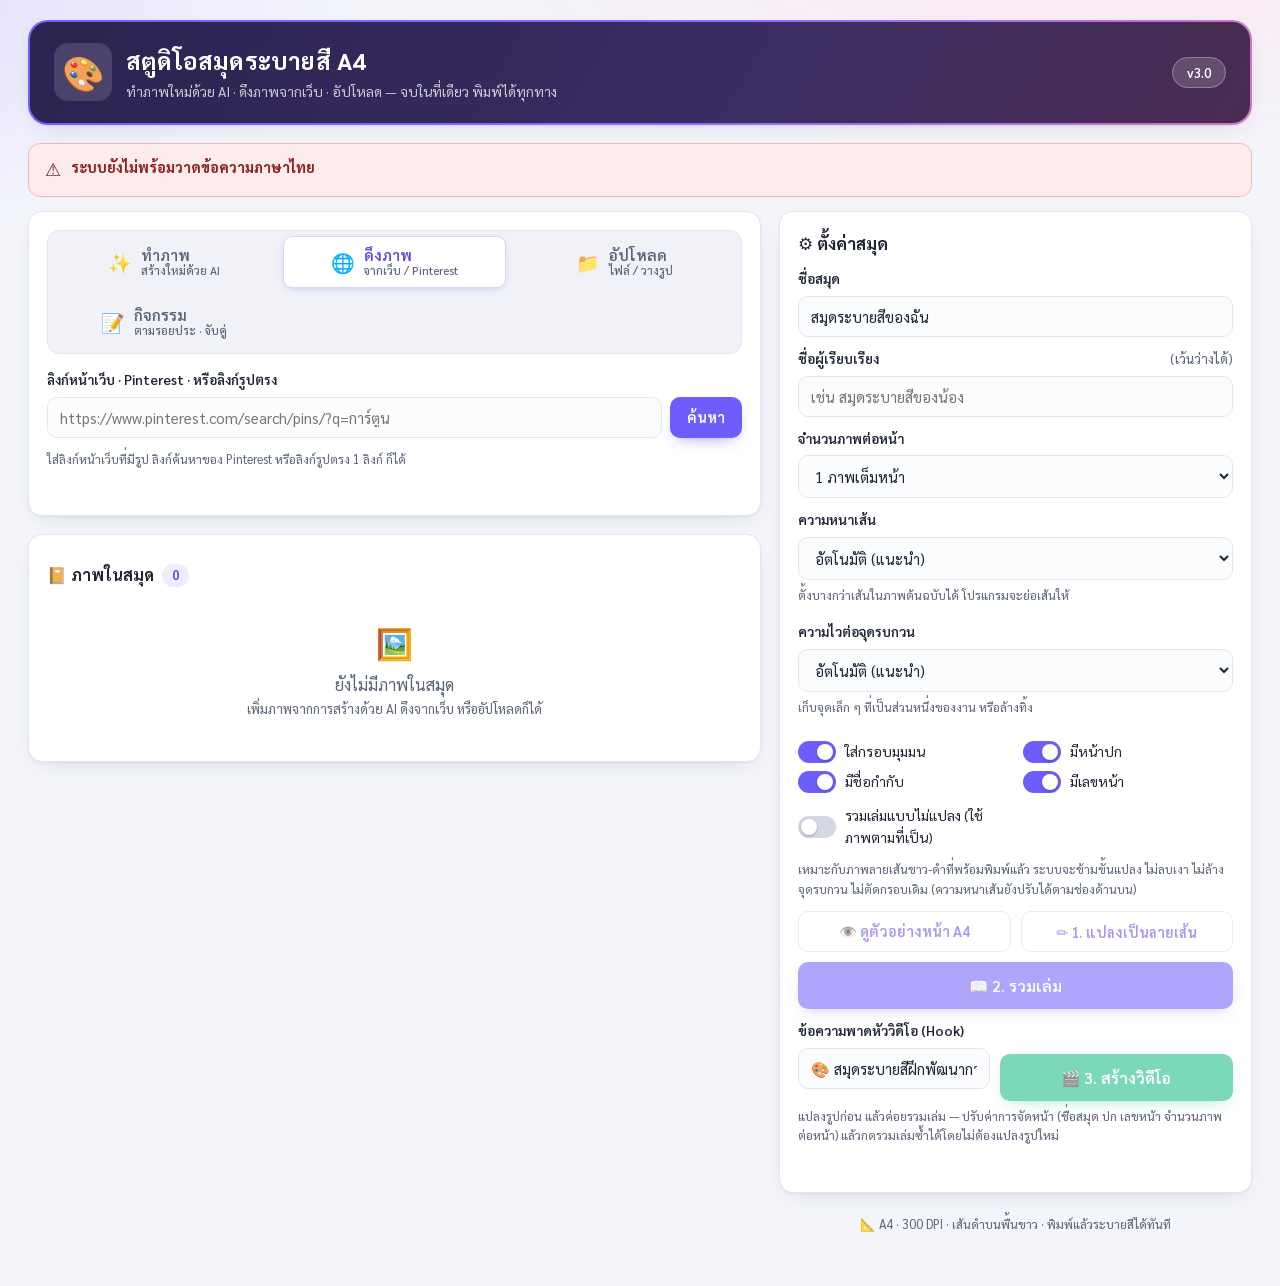
==== commit 464e473f: "ฮณฏฎฯ" ====
--- a/static/index.html
+++ b/static/index.html
@@ -53,7 +53,8 @@
             <div id="panelGen" class="tab-panel" hidden>
               <div class="gen-form">
                 <label class="field"><span class="field-label">อยากได้ภาพระบายสีอะไร พิมพ์บอกได้เลย</span>
-                  <textarea id="genPrompt" rows="2" maxlength="600" placeholder="เช่น แมวการ์ตูนใส่หมวกอวกาศยืนบนดวงจันทร์"></textarea>
+                  <textarea id="genPrompt" rows="2" maxlength="600" placeholder="เช่น a cartoon cat wearing a hat standing on the moon"></textarea>
+                  <small class="field-hint">โมเดลฟรี (FLUX, SD) อ่านภาษาอังกฤษเท่านั้น ถ้าพิมพ์ไทยจะได้ภาพไม่ตรงใจ ควรพิมพ์เป็นอังกฤษ</small>
                 </label>
                 <div class="field">
                   <span class="field-label">สไตล์ภาพ</span>
@@ -269,6 +270,12 @@
                 <button type="button" id="convertBtn" disabled class="btn btn-secondary">✏️ 1. แปลงเป็นลายเส้น</button>
                 <button type="button" id="bookBtn" disabled class="btn btn-primary btn-lg">📖 2. รวมเล่ม</button>
               </div>
+              <div class="actions" style="margin-top: 12px; display: flex; gap: 10px; align-items: flex-end;">
+                <label class="field" style="flex: 1;"><span class="field-label">ข้อความพาดหัววิดีโอ (Hook)</span>
+                  <input type="text" id="hookText" maxlength="100" placeholder="🎨 สมุดระบายสีฝึกพัฒนาการเด็ก พิกัดลิงก์ใต้คลิป" value="🎨 สมุดระบายสีฝึกพัฒนาการเด็ก พิกัดลิงก์ใต้คลิป">
+                </label>
+                <button type="button" id="videoBtn" disabled class="btn btn-success btn-lg">🎬 3. สร้างวิดีโอ</button>
+              </div>
               <p class="hint">แปลงรูปก่อน แล้วค่อยรวมเล่ม — ปรับค่าการจัดหน้า (ชื่อสมุด ปก เลขหน้า จำนวนภาพต่อหน้า) แล้วกดรวมเล่มซ้ำได้โดยไม่ต้องแปลงรูปใหม่</p>
               <p id="status" class="status" role="status" aria-live="polite"></p>
               <div id="busyAnim" class="busy-anim" hidden aria-hidden="true">
--- a/static/style.css
+++ b/static/style.css
@@ -159,6 +159,13 @@
   margin-bottom: 6px;
 }
 .muted { color: var(--ink-soft); font-weight: 400; }
+.field-hint {
+  display: block;
+  margin-top: 5px;
+  font-size: 12px;
+  color: var(--ink-soft);
+  line-height: 1.5;
+}
 input[type="text"], input[type="url"], textarea, select {
   width: 100%;
   font-family: inherit;
